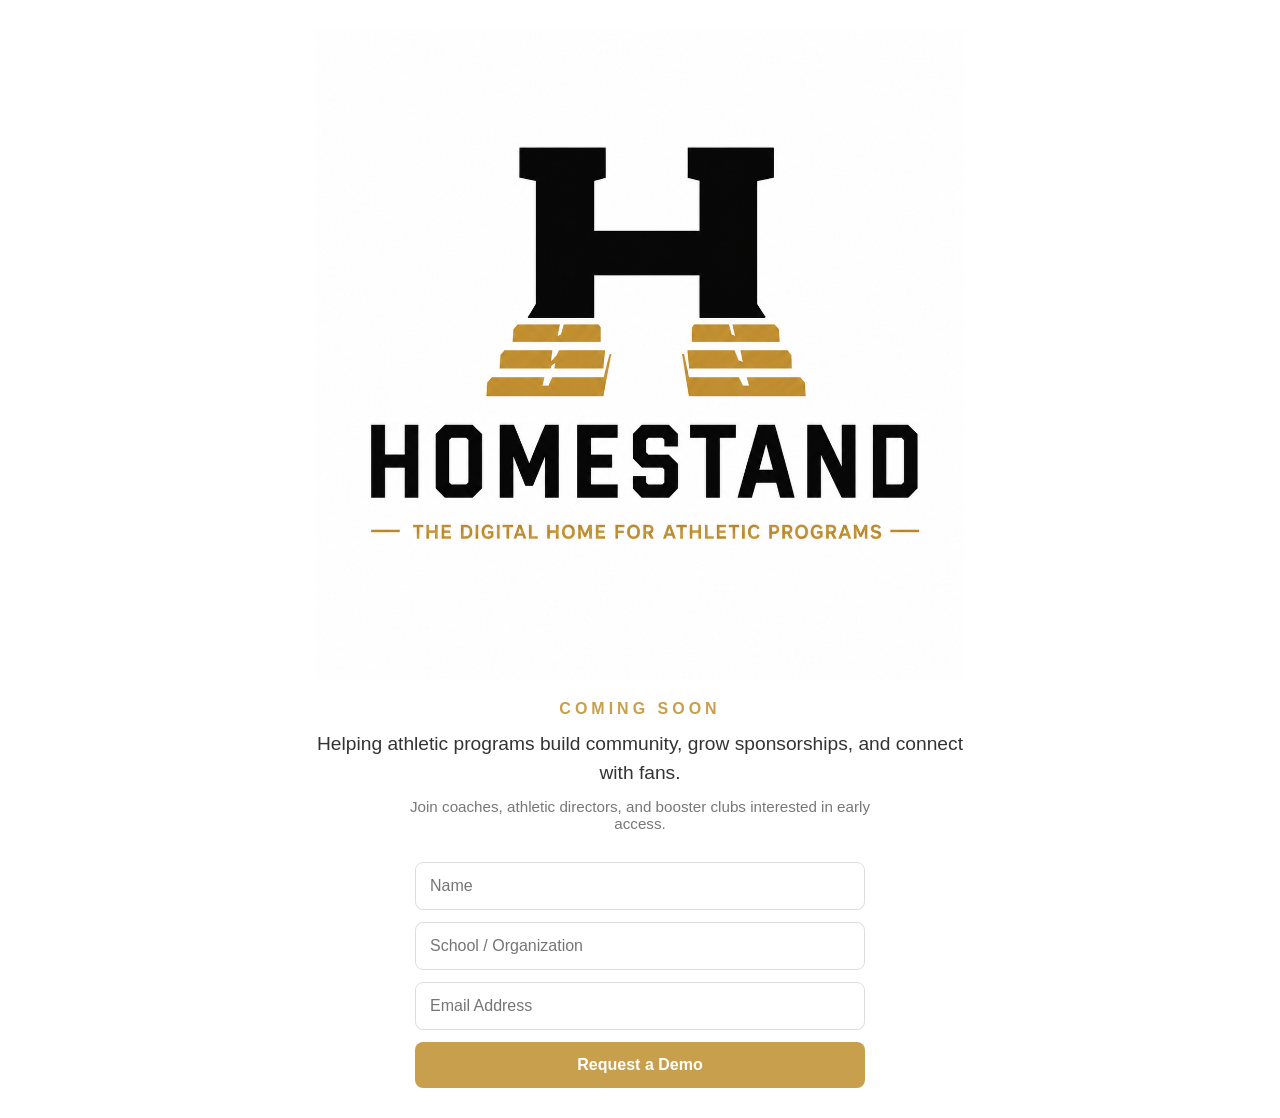
==== index.html @ 341919a0 "Initial HomeStand landing page" ====
<!DOCTYPE html>
<html lang="en">
<head>
  <meta charset="UTF-8">
  <meta name="viewport" content="width=device-width, initial-scale=1.0">
  <title>HomeStand</title>
  <link rel="stylesheet" href="styles.css">
</head>
<body>

  <div class="container">

    <img src="logo.png" alt="HomeStand Logo" class="logo">

    <p class="coming-soon">COMING SOON</p>

    <p class="description">
      Helping athletic programs build community, grow sponsorships, and connect with fans.
    </p>

    <p class="subtext">
      Join coaches, athletic directors, and booster clubs interested in early access.
    </p>

    <form
      class="email-form"
      action="https://formspree.io/f/xlgkkvog"
      method="POST"
    >

      <input
        type="hidden"
        name="_next"
        value="thank-you.html"
      >

      <input
        type="text"
        name="name"
        placeholder="Name"
        required
      >

      <input
        type="text"
        name="school"
        placeholder="School / Organization"
        required
      >

      <input
        type="email"
        name="email"
        placeholder="Email Address"
        required
      >

      <button type="submit">
        Request a Demo
      </button>

    </form>

  </div>

</body>
</html>
---- styles.css ----
* {
  box-sizing: border-box;
}

body {
  margin: 0;
  background: #ffffff;
  color: #111111;
  font-family: Arial, Helvetica, sans-serif;
}

.container {
  min-height: 100vh;
  padding: 30px 20px;

  display: flex;
  flex-direction: column;
  justify-content: center;
  align-items: center;

  text-align: center;
}

.logo {
  width: 650px;
  max-width: 90%;
  height: auto;
  margin-bottom: 20px;
}

.coming-soon {
  margin: 0 0 12px;
  color: #c8a04d;
  font-weight: 800;
  letter-spacing: 4px;
}

.description {
  max-width: 650px;
  margin: 0 0 10px;

  font-size: 1.2rem;
  line-height: 1.5;

  color: #333333;
}

.subtext {
  max-width: 500px;

  margin: 0 0 30px;

  color: #777777;

  font-size: 0.95rem;
}

.email-form {
  width: 450px;
  max-width: 92%;

  display: flex;
  flex-direction: column;

  gap: 12px;
}

.email-form input {
  width: 100%;

  padding: 14px;

  border: 1px solid #dddddd;
  border-radius: 8px;

  font-size: 16px;
}

.email-form button {
  width: 100%;

  padding: 14px 20px;

  background: #c8a04d;
  color: white;

  border: none;
  border-radius: 8px;

  font-weight: 700;
  font-size: 16px;

  cursor: pointer;

  transition: 0.2s ease;
}

.email-form button:hover {
  background: #b08d42;
}
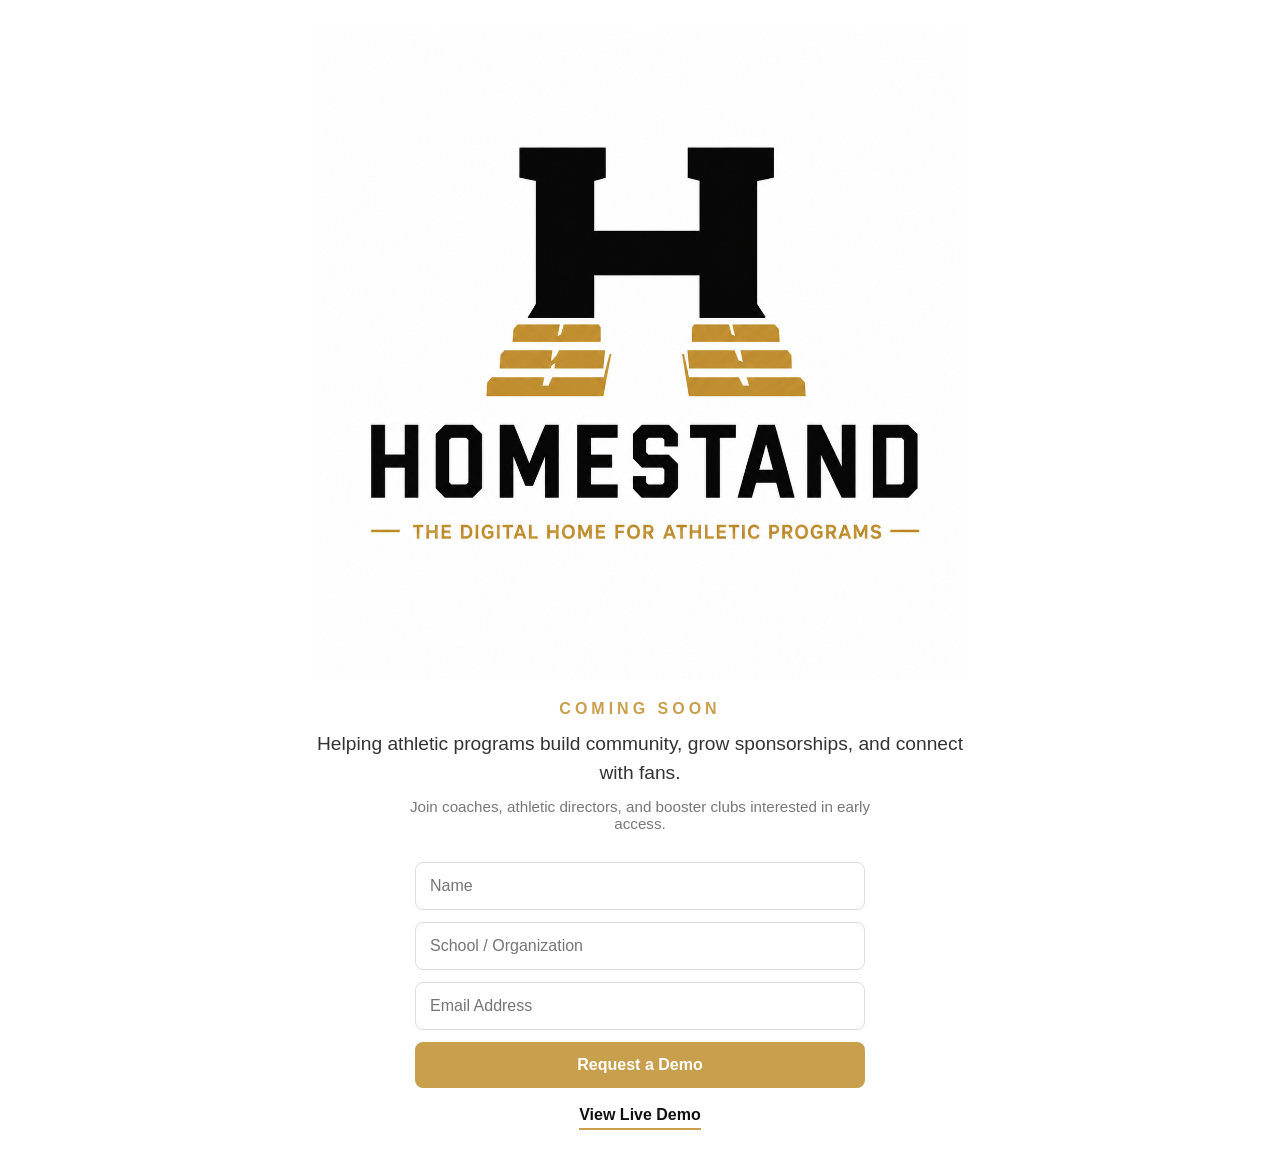
==== commit 354a93b0: "Add live demo link" ====
--- a/index.html
+++ b/index.html
@@ -27,39 +27,20 @@
       action="https://formspree.io/f/xlgkkvog"
       method="POST"
     >
+      <input type="hidden" name="_next" value="thank-you.html">
 
-      <input
-        type="hidden"
-        name="_next"
-        value="thank-you.html"
-      >
+      <input type="text" name="name" placeholder="Name" required>
 
-      <input
-        type="text"
-        name="name"
-        placeholder="Name"
-        required
-      >
+      <input type="text" name="school" placeholder="School / Organization" required>
 
-      <input
-        type="text"
-        name="school"
-        placeholder="School / Organization"
-        required
-      >
+      <input type="email" name="email" placeholder="Email Address" required>
 
-      <input
-        type="email"
-        name="email"
-        placeholder="Email Address"
-        required
-      >
+      <button type="submit">Request a Demo</button>
+    </form>
 
-      <button type="submit">
-        Request a Demo
-      </button>
-
-    </form>
+    <a class="demo-link" href="https://demo.homestandathletics.com" target="_blank">
+      View Live Demo
+    </a>
 
   </div>
 
--- a/styles.css
+++ b/styles.css
@@ -47,11 +47,9 @@
 
 .subtext {
   max-width: 500px;
-
   margin: 0 0 30px;
 
   color: #777777;
-
   font-size: 0.95rem;
 }
 
@@ -61,13 +59,11 @@
 
   display: flex;
   flex-direction: column;
-
   gap: 12px;
 }
 
 .email-form input {
   width: 100%;
-
   padding: 14px;
 
   border: 1px solid #dddddd;
@@ -78,7 +74,6 @@
 
 .email-form button {
   width: 100%;
-
   padding: 14px 20px;
 
   background: #c8a04d;
@@ -91,10 +86,25 @@
   font-size: 16px;
 
   cursor: pointer;
-
   transition: 0.2s ease;
 }
 
 .email-form button:hover {
   background: #b08d42;
+}
+
+.demo-link {
+  margin-top: 18px;
+  display: inline-block;
+
+  color: #111111;
+  font-weight: 800;
+  text-decoration: none;
+
+  border-bottom: 2px solid #c8a04d;
+  padding-bottom: 4px;
+}
+
+.demo-link:hover {
+  color: #c8a04d;
 }
